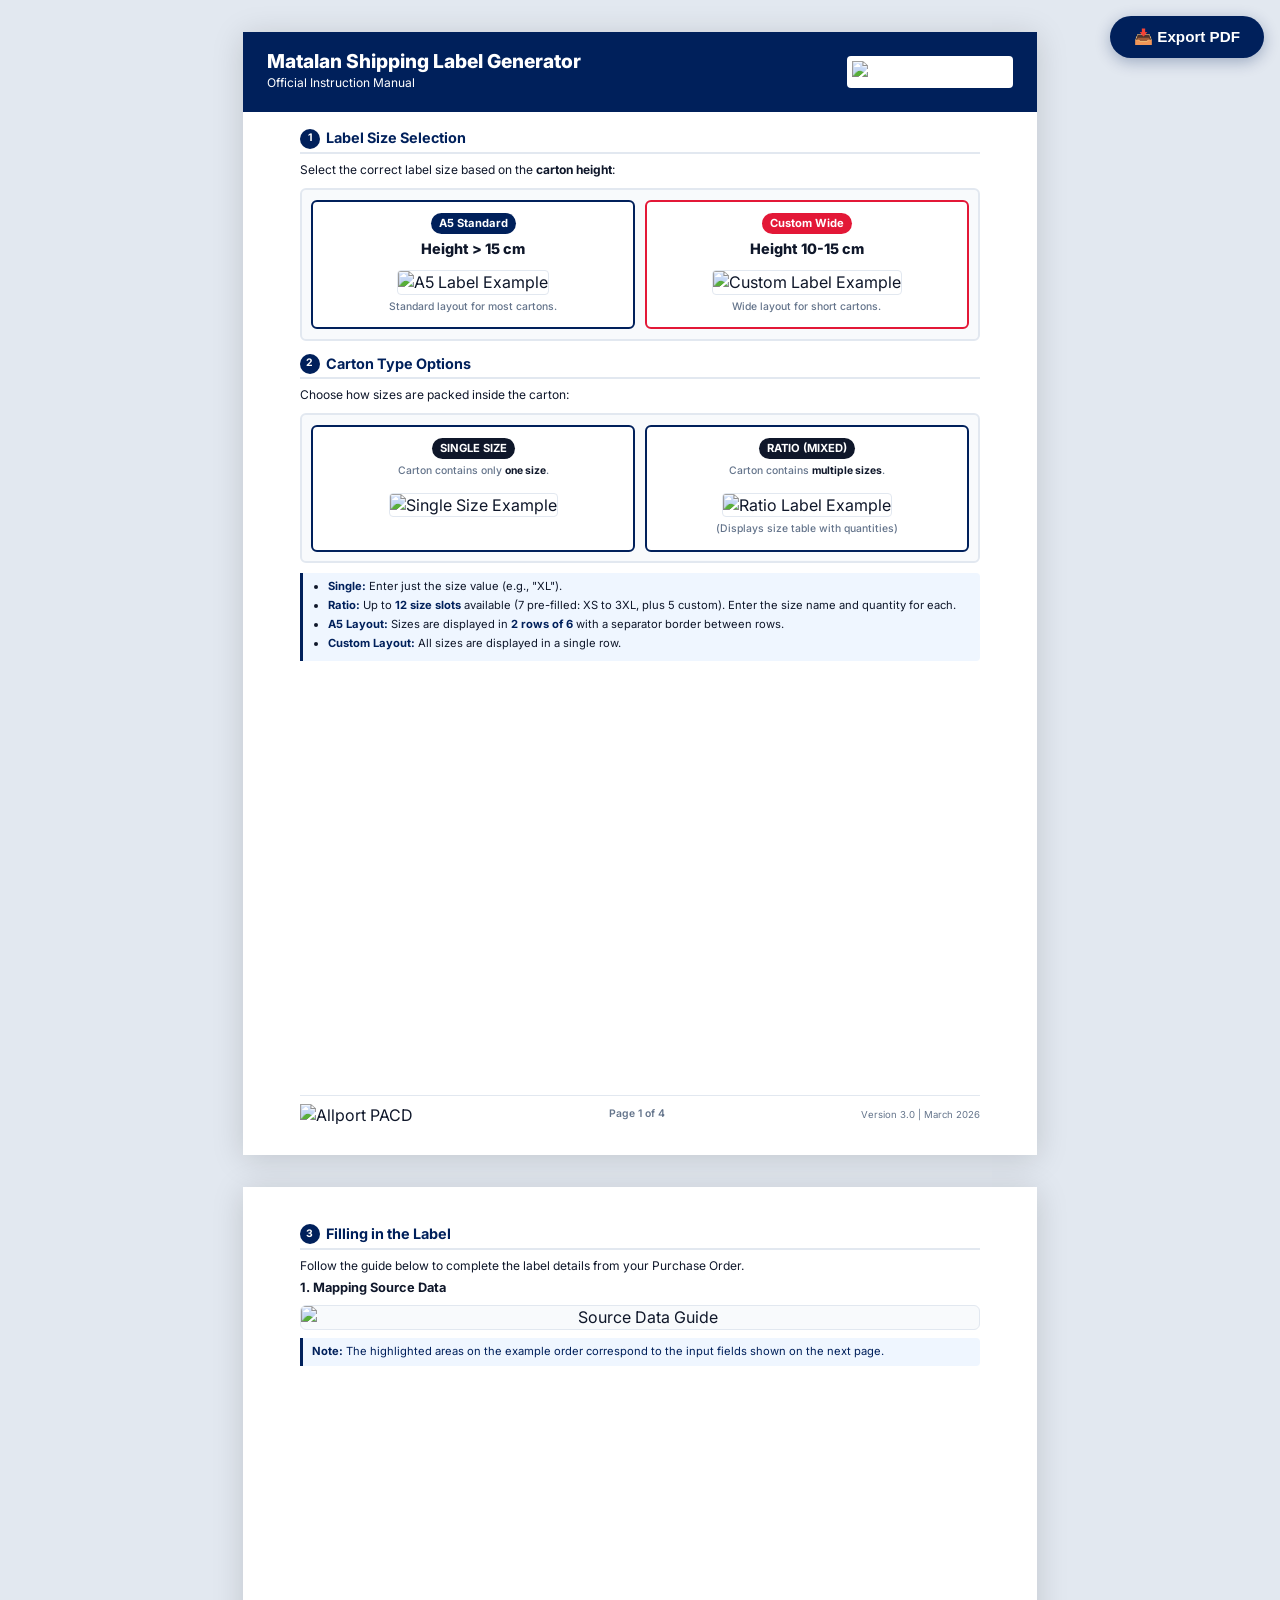
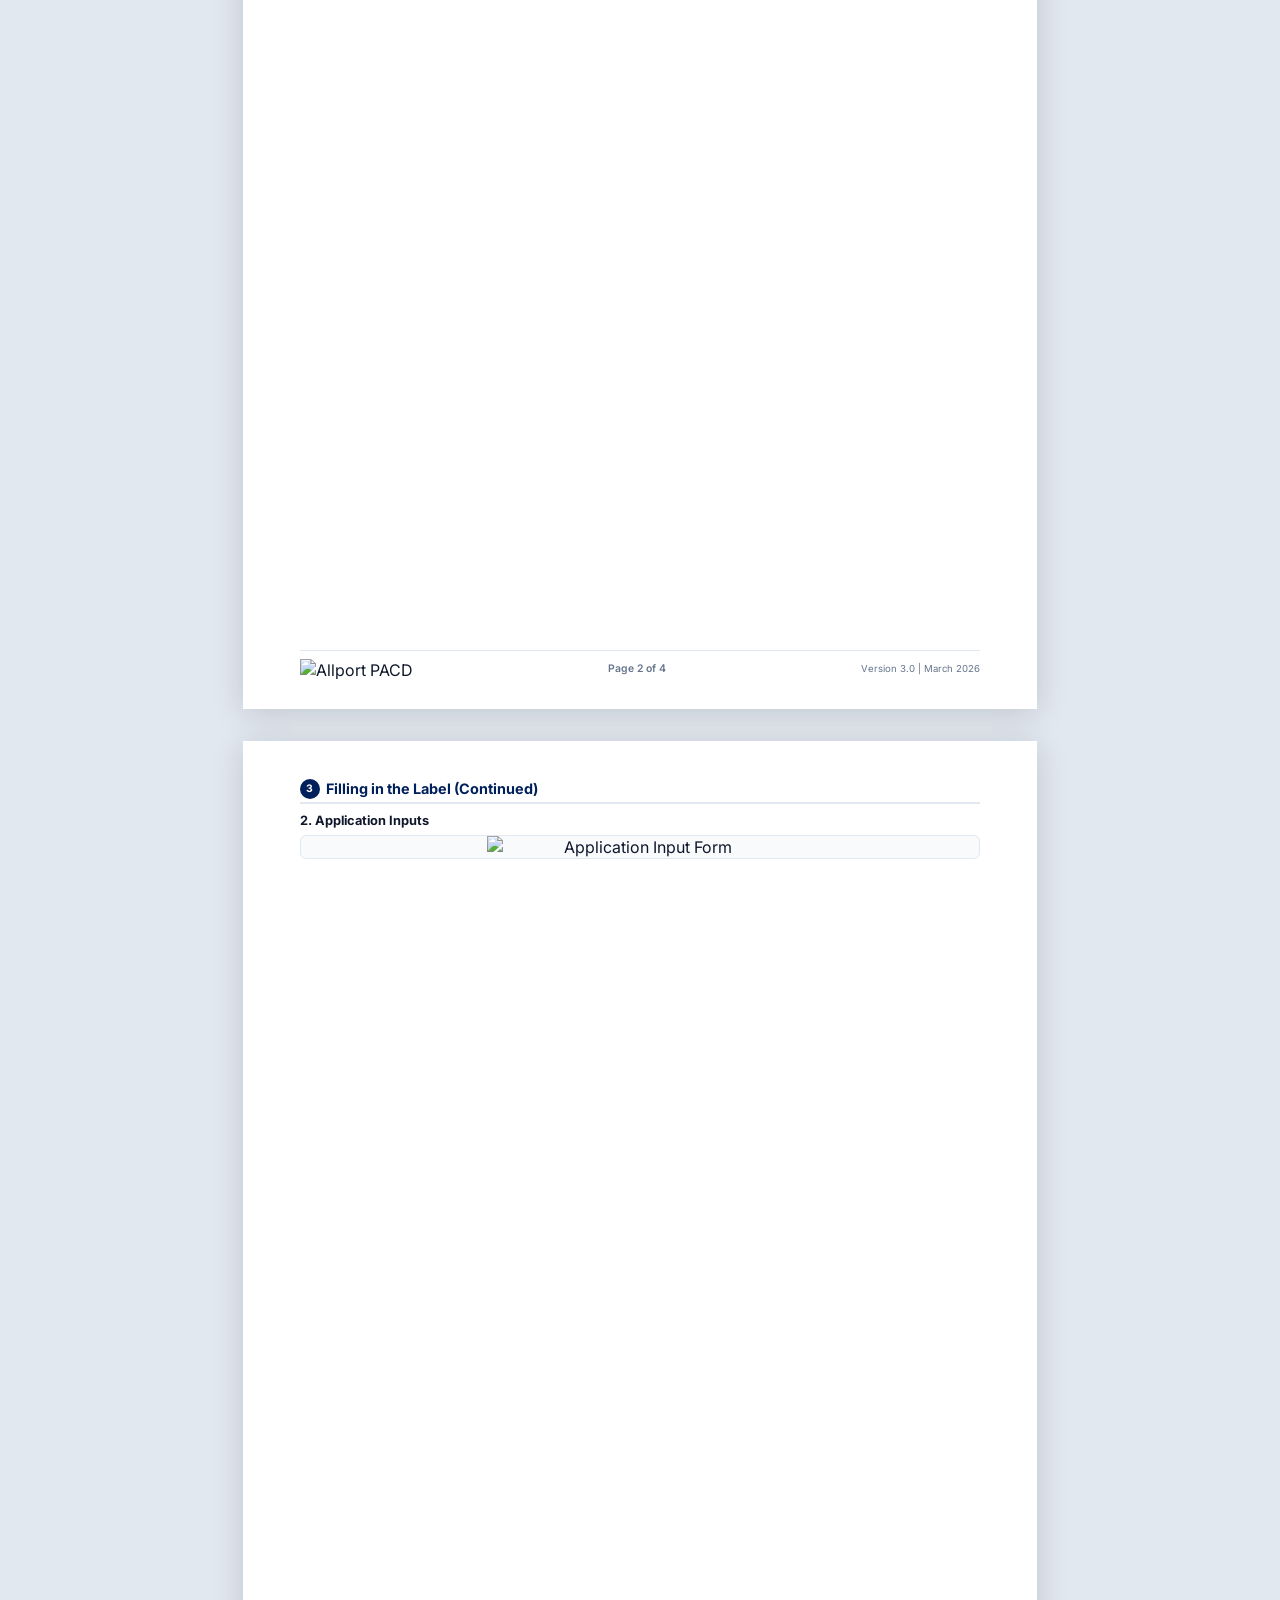
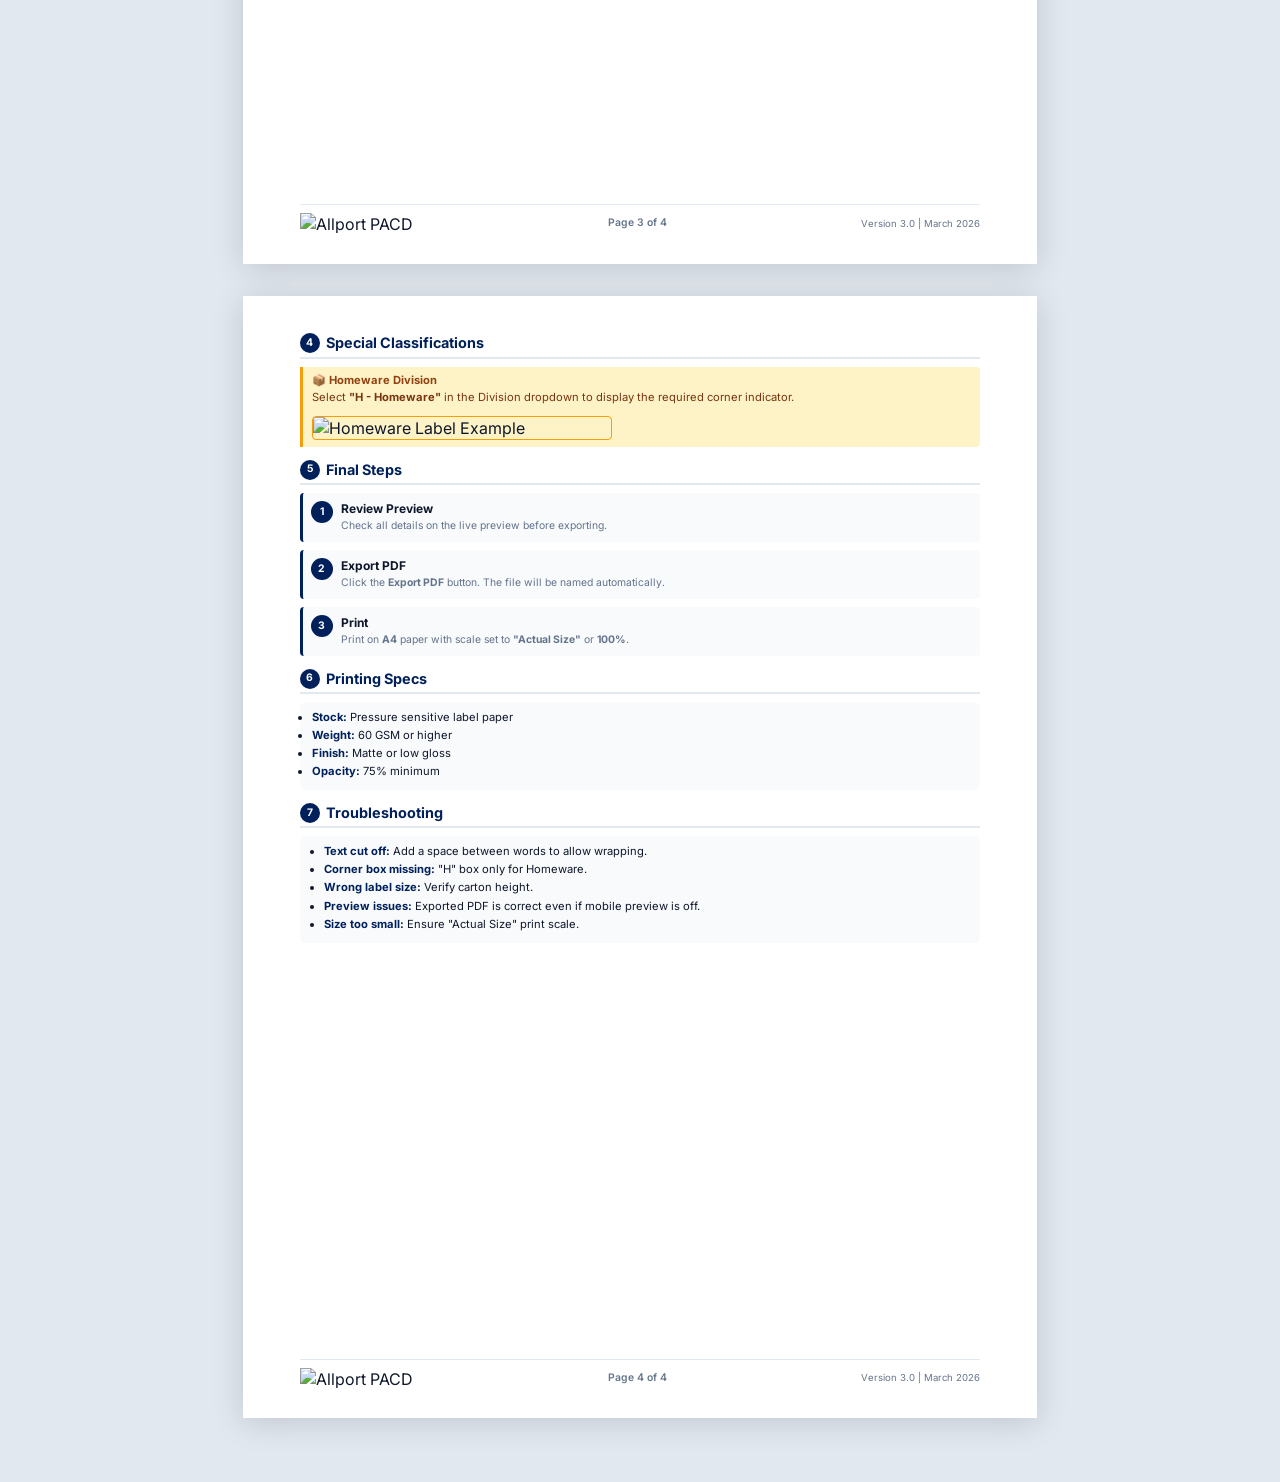
==== instruction-manual.html @ ddd49b28 "feat: Implement major UI overhaul with new input fields, enhanced label layouts, and auto-shrinking " ====
<!DOCTYPE html>
<html lang="en">

<head>
    <meta charset="UTF-8">
    <meta name="viewport" content="width=device-width, initial-scale=1.0">
    <title>Matalan Shipping Label Generator - Official Instruction Manual</title>
    <link href="https://fonts.googleapis.com/css2?family=Inter:wght@300;400;500;600;700;800&display=swap"
        rel="stylesheet">
    <script src="https://cdnjs.cloudflare.com/ajax/libs/html2canvas/1.4.1/html2canvas.min.js"></script>
    <script src="https://cdnjs.cloudflare.com/ajax/libs/jspdf/2.5.1/jspdf.umd.min.js"></script>
    <style>
        :root {
            --primary: #00205b;
            --secondary: #e31837;
            --bg-light: #f8fafc;
            --bg-white: #ffffff;
            --border: #e2e8f0;
            --text-main: #0f172a;
            --text-muted: #64748b;
        }

        * {
            box-sizing: border-box;
            margin: 0;
            padding: 0;
        }

        body {
            font-family: 'Inter', sans-serif;
            background-color: #e2e8f0;
            color: var(--text-main);
            line-height: 1.4;
            /* Reduced from 1.6 */
            padding: 2rem;
            -webkit-print-color-adjust: exact !important;
            print-color-adjust: exact !important;
        }

        /* Export Button */
        .export-btn-container {
            position: fixed;
            top: 1rem;
            right: 1rem;
            z-index: 1000;
        }

        .export-btn {
            background: var(--primary);
            color: white;
            border: none;
            padding: 0.75rem 1.5rem;
            border-radius: 99px;
            font-weight: 600;
            font-size: 0.95rem;
            cursor: pointer;
            display: flex;
            align-items: center;
            gap: 0.5rem;
            box-shadow: 0 4px 15px rgba(0, 32, 91, 0.3);
            transition: all 0.3s;
        }

        .export-btn:hover {
            background: #001540;
            transform: translateY(-2px);
        }

        .export-btn:disabled {
            opacity: 0.7;
            cursor: wait;
        }

        /* Print Styles */
        @media print {
            @page {
                size: A4;
                margin: 0;
            }

            body {
                background: white !important;
                padding: 0 !important;
                -webkit-print-color-adjust: exact !important;
                print-color-adjust: exact !important;
            }

            .export-btn-container {
                display: none !important;
            }

            .a4-page {
                box-shadow: none !important;
                margin: 0 !important;
                page-break-after: always;
                page-break-inside: avoid;
            }

            .a4-page:last-child {
                page-break-after: avoid;
            }

            .manual-header {
                background: var(--primary) !important;
                -webkit-print-color-adjust: exact !important;
                print-color-adjust: exact !important;
            }

            .section-number,
            .step-number,
            .size-option-label {
                -webkit-print-color-adjust: exact !important;
                print-color-adjust: exact !important;
            }
        }

        /* A4 Page Styling - 210mm x 297mm */
        .a4-page {
            width: 210mm;
            height: 297mm;
            background: white;
            margin: 0 auto 2rem auto;
            box-shadow: 0 4px 30px rgba(0, 0, 0, 0.15);
            padding: 10mm 15mm;
            /* Reduced padding */
            position: relative;
            overflow: hidden;
        }

        /* Header Section */
        .manual-header {
            background: var(--primary);
            color: white;
            padding: 1rem 1.5rem;
            /* Reduced padding */
            margin: -10mm -15mm 1rem -15mm;
            /* Adjusted margins */
            position: relative;
        }

        .header-content {
            display: flex;
            align-items: center;
            justify-content: space-between;
        }

        .header-text h1 {
            font-size: 1.2rem;
            /* Reduced font size */
            font-weight: 800;
            margin-bottom: 0;
        }

        .header-text p {
            font-size: 0.75rem;
            /* Reduced font size */
            color: #ffffff;
            opacity: 1;
        }

        .header-logo img {
            height: 32px;
            /* Reduced logo size */
        }

        /* Section Styling */
        .section {
            margin-bottom: 0.8rem;
            /* Reduced margin */
        }

        .section-number {
            display: inline-flex;
            align-items: center;
            justify-content: center;
            width: 20px;
            /* Reduced size */
            height: 20px;
            /* Reduced size */
            background: var(--primary);
            color: white;
            border-radius: 50%;
            font-weight: 700;
            font-size: 0.65rem;
            /* Reduced font size */
            margin-right: 0.4rem;
        }

        .section-title {
            display: flex;
            align-items: center;
            font-size: 0.9rem;
            /* Reduced font size */
            font-weight: 700;
            color: var(--primary);
            margin-bottom: 0.5rem;
            /* Reduced margin */
            padding-bottom: 0.2rem;
            border-bottom: 2px solid var(--border);
        }

        h3 {
            font-size: 0.8rem;
            /* Reduced font size */
            font-weight: 700;
            color: var(--text-main);
            margin-bottom: 0.3rem;
            margin-top: 0.5rem;
        }

        p {
            margin-bottom: 0.3rem;
            /* Reduced margin */
            color: var(--text-main);
            font-size: 0.75rem;
            /* Reduced font size */
        }

        ul {
            margin-left: 1.1rem;
            margin-bottom: 0.3rem;
        }

        li {
            margin-bottom: 0.2rem;
            font-size: 0.7rem;
            /* Reduced font size */
        }

        li strong {
            color: var(--primary);
        }

        .highlight {
            background: #fef3c7;
            padding: 0.1rem 0.3rem;
            border-radius: 3px;
            font-weight: 600;
            color: #92400e;
        }

        .info-box {
            background: #eff6ff;
            border-left: 3px solid var(--primary);
            padding: 0.4rem 0.6rem;
            /* Reduced padding */
            border-radius: 0 4px 4px 0;
            margin: 0.5rem 0;
            /* Reduced margin */
        }

        .info-box p {
            color: var(--primary);
            margin-bottom: 0;
            font-size: 0.7rem;
            /* Reduced font size */
        }

        .important-box {
            background: #fef3c7;
            border-left: 3px solid #f59e0b;
            padding: 0.4rem 0.6rem;
            /* Reduced padding */
            border-radius: 0 4px 4px 0;
            margin: 0.5rem 0;
            /* Reduced margin */
        }

        .important-box .box-title {
            font-weight: 700;
            color: #92400e;
            margin-bottom: 0.1rem;
            font-size: 0.7rem;
            /* Reduced font size */
        }

        .important-box p {
            color: #78350f;
            margin-bottom: 0;
            font-size: 0.7rem;
            /* Reduced font size */
        }

        .size-decision-box {
            background: var(--bg-light);
            border: 2px solid var(--border);
            border-radius: 6px;
            padding: 0.6rem;
            /* Reduced padding */
            margin: 0.6rem 0;
            /* Reduced margin */
        }

        .size-decision-title {
            font-size: 0.8rem;
            font-weight: 700;
            color: var(--primary);
            margin-bottom: 0.5rem;
            text-align: center;
        }

        .size-options {
            display: grid;
            grid-template-columns: 1fr 1fr;
            gap: 0.6rem;
            /* Reduced gap */
        }

        .size-option {
            background: white;
            border: 2px solid var(--border);
            border-radius: 6px;
            padding: 0.5rem;
            /* Reduced padding */
            text-align: center;
        }

        .size-option.custom {
            border-color: var(--secondary);
        }

        .size-option.a5 {
            border-color: var(--primary);
        }

        .size-option-label {
            display: inline-block;
            padding: 0.15rem 0.5rem;
            /* Reduced padding */
            border-radius: 99px;
            font-weight: 700;
            font-size: 0.7rem;
            /* Reduced font size */
            margin-bottom: 0.3rem;
        }

        .size-option.custom .size-option-label {
            background: var(--secondary);
            color: white;
        }

        .size-option.a5 .size-option-label {
            background: var(--primary);
            color: white;
        }

        .size-option-dimension {
            font-size: 0.9rem;
            /* Reduced font size */
            font-weight: 800;
            color: var(--text-main);
            margin-bottom: 0.1rem;
        }

        .size-option-condition {
            font-size: 0.65rem;
            /* Reduced font size */
            color: var(--text-muted);
            font-weight: 500;
        }

        .size-option-condition strong {
            color: var(--text-main);
        }

        .instructions-image-container {
            margin: 0.5rem 0;
            /* Reduced margin */
            border: 1px solid var(--border);
            border-radius: 6px;
            overflow: hidden;
            background: var(--bg-light);
        }

        .instructions-image {
            width: 100%;
            height: auto;
            display: block;
        }

        .step {
            display: flex;
            gap: 0.5rem;
            /* Reduced gap */
            margin-bottom: 0.5rem;
            /* Reduced margin */
            padding: 0.5rem;
            /* Reduced padding */
            background: var(--bg-light);
            border-radius: 4px;
            border-left: 3px solid var(--primary);
        }

        .step-number {
            flex-shrink: 0;
            width: 22px;
            /* Reduced size */
            height: 22px;
            /* Reduced size */
            background: var(--primary);
            color: white;
            border-radius: 50%;
            display: flex;
            align-items: center;
            justify-content: center;
            font-weight: 700;
            font-size: 0.65rem;
            /* Reduced font size */
        }

        .step-content h4 {
            font-weight: 700;
            color: var(--text-main);
            margin-bottom: 0.1rem;
            font-size: 0.75rem;
            /* Reduced font size */
        }

        .step-content p {
            color: var(--text-muted);
            margin-bottom: 0;
            font-size: 0.65rem;
            /* Reduced font size */
        }

        .specs-list {
            background: var(--bg-light);
            border-radius: 6px;
            padding: 0.5rem 0.75rem;
            /* Reduced padding */
            margin: 0.4rem 0;
            /* Reduced margin */
        }

        .specs-list li {
            margin-bottom: 0.15rem;
            /* Reduced margin */
            font-size: 0.7rem;
            /* Reduced font size */
        }

        .page-footer {
            position: absolute;
            bottom: 8mm;
            /* Reduced bottom position */
            left: 15mm;
            /* Adjusted left position */
            right: 15mm;
            /* Adjusted right position */
            padding-top: 0.5rem;
            border-top: 1px solid var(--border);
            display: flex;
            align-items: center;
            justify-content: space-between;
        }

        .footer-logo {
            height: 20px;
            /* Reduced logo size */
        }

        .footer-text {
            color: var(--text-muted);
            font-size: 0.6rem;
            /* Reduced font size */
            text-align: right;
        }

        .page-number {
            color: var(--text-muted);
            font-size: 0.65rem;
            /* Reduced font size */
            font-weight: 600;
        }
    </style>
</head>

<body>
    <!-- Export Button -->
    <div class="export-btn-container" id="exportBtnContainer">
        <button class="export-btn" id="exportBtn" onclick="exportPDF()">
            📥 Export PDF
        </button>
    </div>

    <!-- PAGE 1 -->
    <div class="a4-page" id="page1">
        <header class="manual-header">
            <div class="header-content">
                <div class="header-text">
                    <h1>Matalan Shipping Label Generator</h1>
                    <p>Official Instruction Manual</p>
                </div>
                <div class="header-logo">
                    <img src="assets/allport-pacd-logo.png" alt="Allport PACD Logo"
                        style="background: white; padding: 5px; border-radius: 4px; height: 60px;">
                </div>
            </div>
        </header>

        <section class="section">
            <h2 class="section-title">
                <span class="section-number">1</span>
                Label Size Selection
            </h2>
            <p>Select the correct label size based on the <strong>carton height</strong>:</p>

            <div class="size-decision-box">
                <div class="size-options">
                    <div class="size-option a5">
                        <span class="size-option-label">A5 Standard</span>
                        <div class="size-option-dimension">Height &gt; 15 cm</div>
                        <img src="assets/A5.png" alt="A5 Label Example"
                            style="width: 100%; border: 1px solid #e2e8f0; margin-top: 10px; border-radius: 4px;">
                        <p class="size-option-condition" style="margin-top: 5px;">Standard layout for most cartons.</p>
                    </div>
                    <div class="size-option custom">
                        <span class="size-option-label">Custom Wide</span>
                        <div class="size-option-dimension">Height 10-15 cm</div>
                        <img src="assets/CUSTOM.png" alt="Custom Label Example"
                            style="width: 100%; border: 1px solid #e2e8f0; margin-top: 10px; border-radius: 4px;">
                        <p class="size-option-condition" style="margin-top: 5px;">Wide layout for short cartons.</p>
                    </div>
                </div>
            </div>
        </section>

        <section class="section">
            <h2 class="section-title">
                <span class="section-number">2</span>
                Carton Type Options
            </h2>
            <p>Choose how sizes are packed inside the carton:</p>

            <div class="size-decision-box">
                <div class="size-options">
                    <div class="size-option" style="border-color: var(--primary);">
                        <span class="size-option-label" style="background: var(--text-main); color: white;">SINGLE
                            SIZE</span>
                        <p class="size-option-condition">Carton contains only <strong>one size</strong>.</p>
                        <img src="assets/SINGLE.png" alt="Single Size Example"
                            style="width: 100%; border: 1px solid #e2e8f0; margin-top: 10px; border-radius: 4px;">
                    </div>
                    <div class="size-option" style="border-color: var(--primary);">
                        <span class="size-option-label" style="background: var(--text-main); color: white;">RATIO
                            (MIXED)</span>
                        <p class="size-option-condition">Carton contains <strong>multiple sizes</strong>.</p>
                        <!-- Using A5.png for Ratio as requested -->
                        <img src="assets/A5.png" alt="Ratio Label Example"
                            style="width: 100%; border: 1px solid #e2e8f0; margin-top: 10px; border-radius: 4px;">
                        <p class="size-option-condition" style="margin-top: 5px; font-size: 0.65rem;">(Displays size
                            table with quantities)</p>
                    </div>
                </div>
            </div>
            <div class="info-box">
                <ul style="margin: 0; padding-left: 1rem;">
                    <li><strong>Single:</strong> Enter just the size value (e.g., "XL").</li>
                    <li><strong>Ratio:</strong> Up to <strong>12 size slots</strong> available (7 pre-filled: XS to 3XL,
                        plus 5 custom). Enter the size name and quantity for each.</li>
                    <li><strong>A5 Layout:</strong> Sizes are displayed in <strong>2 rows of 6</strong> with a separator
                        border between rows.</li>
                    <li><strong>Custom Layout:</strong> All sizes are displayed in a single row.</li>
                </ul>
            </div>
        </section>

        <div class="page-footer">
            <img src="assets/allport-pacd-logo.png" alt="Allport PACD" class="footer-logo">
            <span class="page-number">Page 1 of 4</span>
            <div class="footer-text">Version 3.0 | March 2026</div>
        </div>
    </div>

    <!-- PAGE 2 -->
    <div class="a4-page" id="page2">
        <!-- Section 3: Filling in the Label (Moved to Page 2) -->
        <section class="section">
            <h2 class="section-title">
                <span class="section-number">3</span>
                Filling in the Label
            </h2>
            <p>Follow the guide below to complete the label details from your Purchase Order.</p>

            <!-- Instructions Image -->
            <h3 style="margin-top:0;">1. Mapping Source Data</h3>
            <div class="instructions-image-container" style="text-align: center;">
                <img src="assets/instructions.png" alt="Source Data Guide" class="instructions-image"
                    style="width: 100%; display: inline-block;">
            </div>

            <div class="info-box">
                <p><strong>Note:</strong> The highlighted areas on the example order correspond to the input
                    fields
                    shown on the next page.</p>
            </div>
        </section>

        <div class="page-footer">
            <img src="assets/allport-pacd-logo.png" alt="Allport PACD" class="footer-logo">
            <span class="page-number">Page 2 of 4</span>
            <div class="footer-text">Version 3.0 | March 2026</div>
        </div>
    </div>

    <!-- PAGE 3 -->
    <div class="a4-page" id="page3">
        <section class="section">
            <h2 class="section-title">
                <span class="section-number">3</span>
                Filling in the Label (Continued)
            </h2>

            <!-- Inputs Image & Analysis -->
            <h3>2. Application Inputs</h3>
            <div class="instructions-image-container" style="text-align: center; margin: 0.1rem 0;">
                <img src="assets/INPUTS.png" alt="Application Input Form" class="instructions-image"
                    style="width: 45%; display: inline-block;">
            </div>


        </section>



        <div class="page-footer">
            <img src="assets/allport-pacd-logo.png" alt="Allport PACD" class="footer-logo">
            <span class="page-number">Page 3 of 4</span>
            <div class="footer-text">Version 3.0 | March 2026</div>
        </div>
    </div>



    <!-- PAGE 4 -->
    <div class="a4-page" id="page4">
        <!-- Section 4: Special Classifications -->
        <section class="section">
            <h2 class="section-title">
                <span class="section-number">4</span>
                Special Classifications
            </h2>
            <div class="important-box">
                <div class="box-title">📦 Homeware Division</div>
                <p>Select <strong>"H - Homeware"</strong> in the Division dropdown to display the required corner
                    indicator.</p>
                <img src="assets/HOMEWARE.png" alt="Homeware Label Example"
                    style="width: 100%; max-width: 300px; border: 1px solid #f59e0b; margin-top: 10px; border-radius: 4px; display: block;">
            </div>
        </section>

        <!-- Section 5: Final Steps -->
        <section class="section">
            <h2 class="section-title">
                <span class="section-number">5</span>
                Final Steps
            </h2>
            <div class="step">
                <div class="step-number">1</div>
                <div class="step-content">
                    <h4>Review Preview</h4>
                    <p>Check all details on the live preview before exporting.</p>
                </div>
            </div>
            <div class="step">
                <div class="step-number">2</div>
                <div class="step-content">
                    <h4>Export PDF</h4>
                    <p>Click the <strong>Export PDF</strong> button. The file will be named automatically.</p>
                </div>
            </div>
            <div class="step">
                <div class="step-number">3</div>
                <div class="step-content">
                    <h4>Print</h4>
                    <p>Print on <strong>A4</strong> paper with scale set to <strong>"Actual Size"</strong> or
                        <strong>100%</strong>.
                    </p>
                </div>
            </div>
        </section>

        <!-- Section 6: Printing Specs -->
        <section class="section">
            <h2 class="section-title">
                <span class="section-number">6</span>
                Printing Specs
            </h2>
            <ul class="specs-list">
                <li><strong>Stock:</strong> Pressure sensitive label paper</li>
                <li><strong>Weight:</strong> 60 GSM or higher</li>
                <li><strong>Finish:</strong> Matte or low gloss</li>
                <li><strong>Opacity:</strong> 75% minimum</li>
            </ul>
        </section>

        <!-- Section 7: Troubleshooting -->
        <section class="section">
            <h2 class="section-title">
                <span class="section-number">7</span>
                Troubleshooting
            </h2>
            <ul class="specs-list" style="list-style-type: disc; padding-left: 1.5rem;">
                <li><strong>Text cut off:</strong> Add a space between words to allow wrapping.</li>
                <li><strong>Corner box missing:</strong> "H" box only for Homeware.</li>
                <li><strong>Wrong label size:</strong> Verify carton height.</li>
                <li><strong>Preview issues:</strong> Exported PDF is correct even if mobile preview is off.</li>
                <li><strong>Size too small:</strong> Ensure "Actual Size" print scale.</li>
            </ul>
        </section>

        <div class="page-footer">
            <img src="assets/allport-pacd-logo.png" alt="Allport PACD" class="footer-logo">
            <span class="page-number">Page 4 of 4</span>
            <div class="footer-text">Version 3.0 | March 2026</div>
        </div>
    </div>

    <script>
        async function exportPDF() {
            const btn = document.getElementById('exportBtn');
            const btnContainer = document.getElementById('exportBtnContainer');

            btn.textContent = '⏳ Generating...';
            btn.disabled = true;
            btnContainer.style.display = 'none';

            try {
                const { jsPDF } = window.jspdf;
                const pdf = new jsPDF('p', 'mm', 'a4');

                // Page 1
                const page1 = document.getElementById('page1');
                const canvas1 = await html2canvas(page1, {
                    scale: 2,
                    useCORS: true,
                    allowTaint: true,
                    backgroundColor: '#ffffff',
                    width: page1.offsetWidth,
                    height: page1.offsetHeight
                });
                pdf.addImage(canvas1.toDataURL('image/jpeg', 0.95), 'JPEG', 0, 0, 210, 297);

                // Page 2
                pdf.addPage();
                const page2 = document.getElementById('page2');
                const canvas2 = await html2canvas(page2, {
                    scale: 2,
                    useCORS: true,
                    allowTaint: true,
                    backgroundColor: '#ffffff',
                    width: page2.offsetWidth,
                    height: page2.offsetHeight
                });
                pdf.addImage(canvas2.toDataURL('image/jpeg', 0.95), 'JPEG', 0, 0, 210, 297);

                // Page 3
                pdf.addPage();
                const page3 = document.getElementById('page3');
                const canvas3 = await html2canvas(page3, {
                    scale: 2,
                    useCORS: true,
                    allowTaint: true,
                    backgroundColor: '#ffffff',
                    width: page3.offsetWidth,
                    height: page3.offsetHeight
                });
                pdf.addImage(canvas3.toDataURL('image/jpeg', 0.95), 'JPEG', 0, 0, 210, 297);

                // Page 4
                pdf.addPage();
                const page4 = document.getElementById('page4');
                const canvas4 = await html2canvas(page4, {
                    scale: 2,
                    useCORS: true,
                    allowTaint: true,
                    backgroundColor: '#ffffff',
                    width: page4.offsetWidth,
                    height: page4.offsetHeight
                });
                pdf.addImage(canvas4.toDataURL('image/jpeg', 0.95), 'JPEG', 0, 0, 210, 297);

                pdf.save('instruction.pdf');

            } catch (err) {
                console.error('Error:', err);
                alert('Error generating PDF: ' + err.message + '\n\nPlease try Ctrl+P instead and select "Save as PDF".');
            }

            btnContainer.style.display = 'block';
            btn.textContent = '📥 Export PDF';
            btn.disabled = false;
        }
    </script>
</body>

</html>
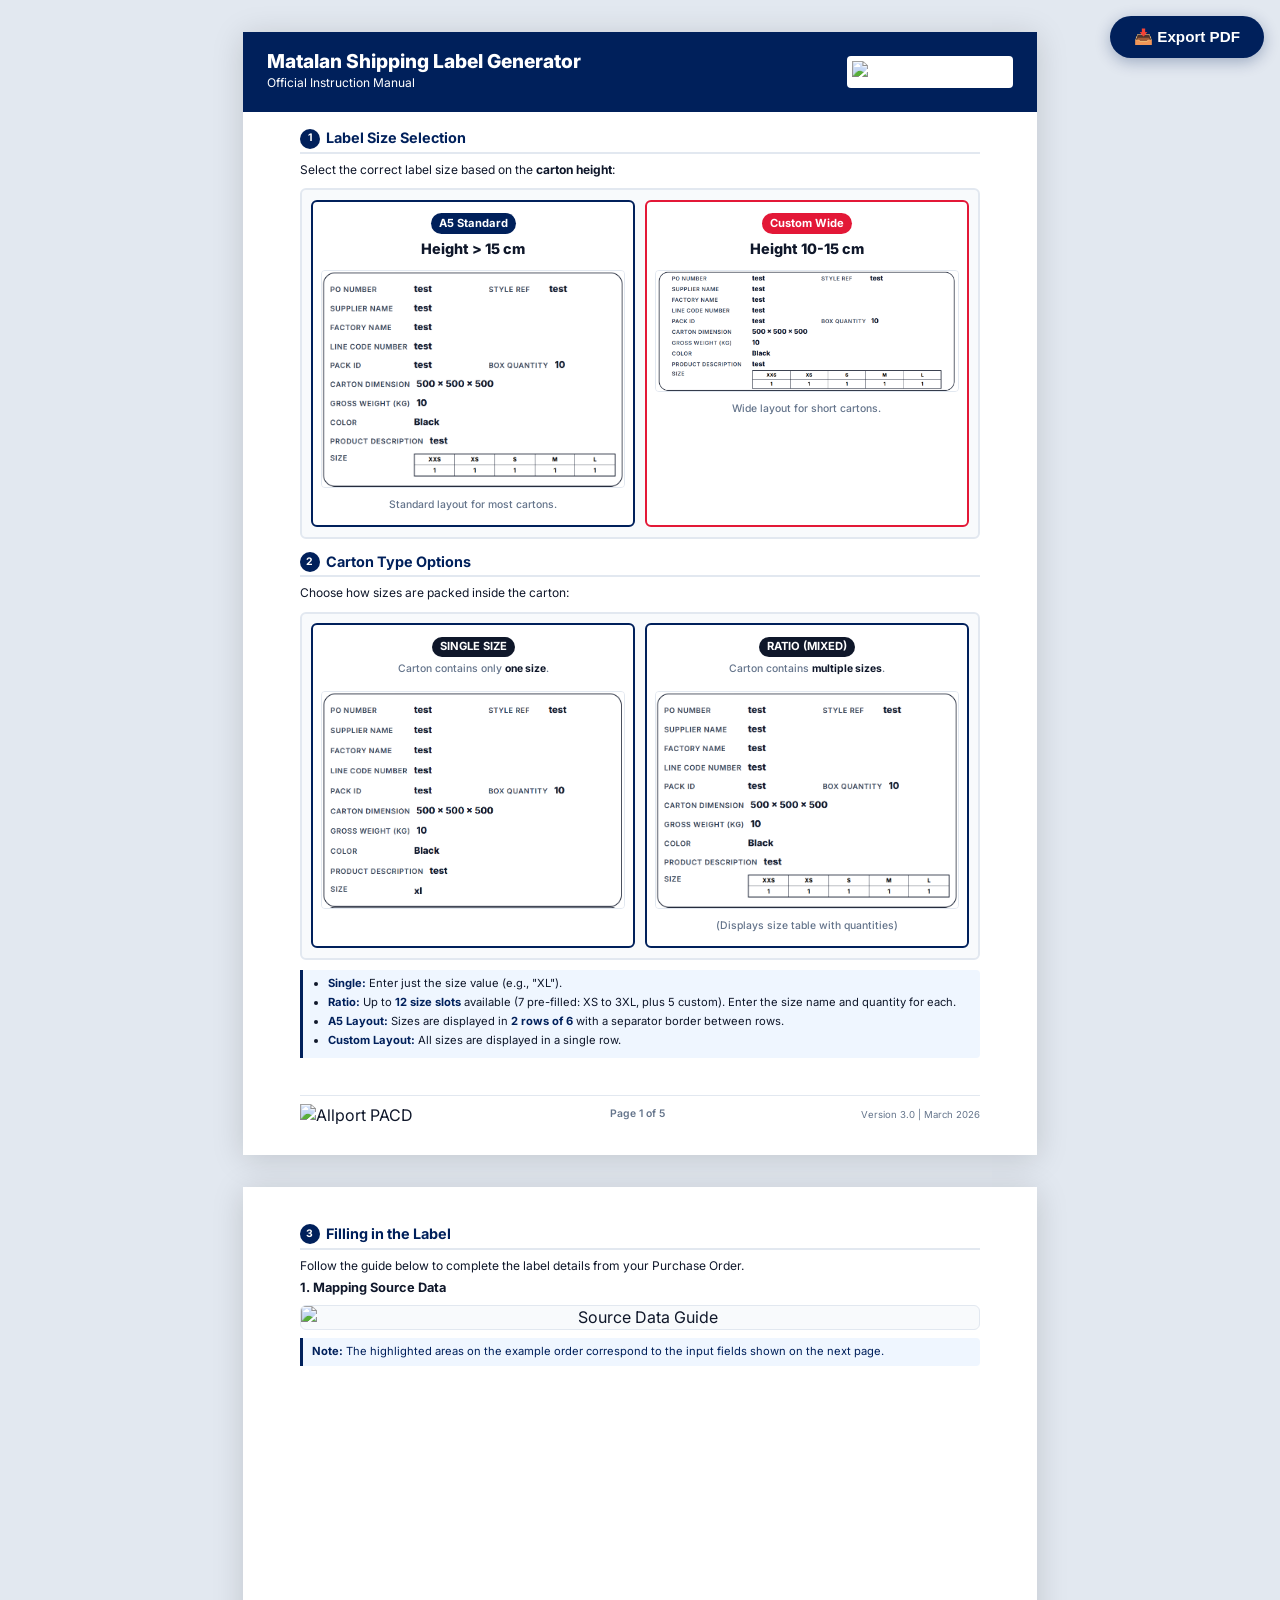
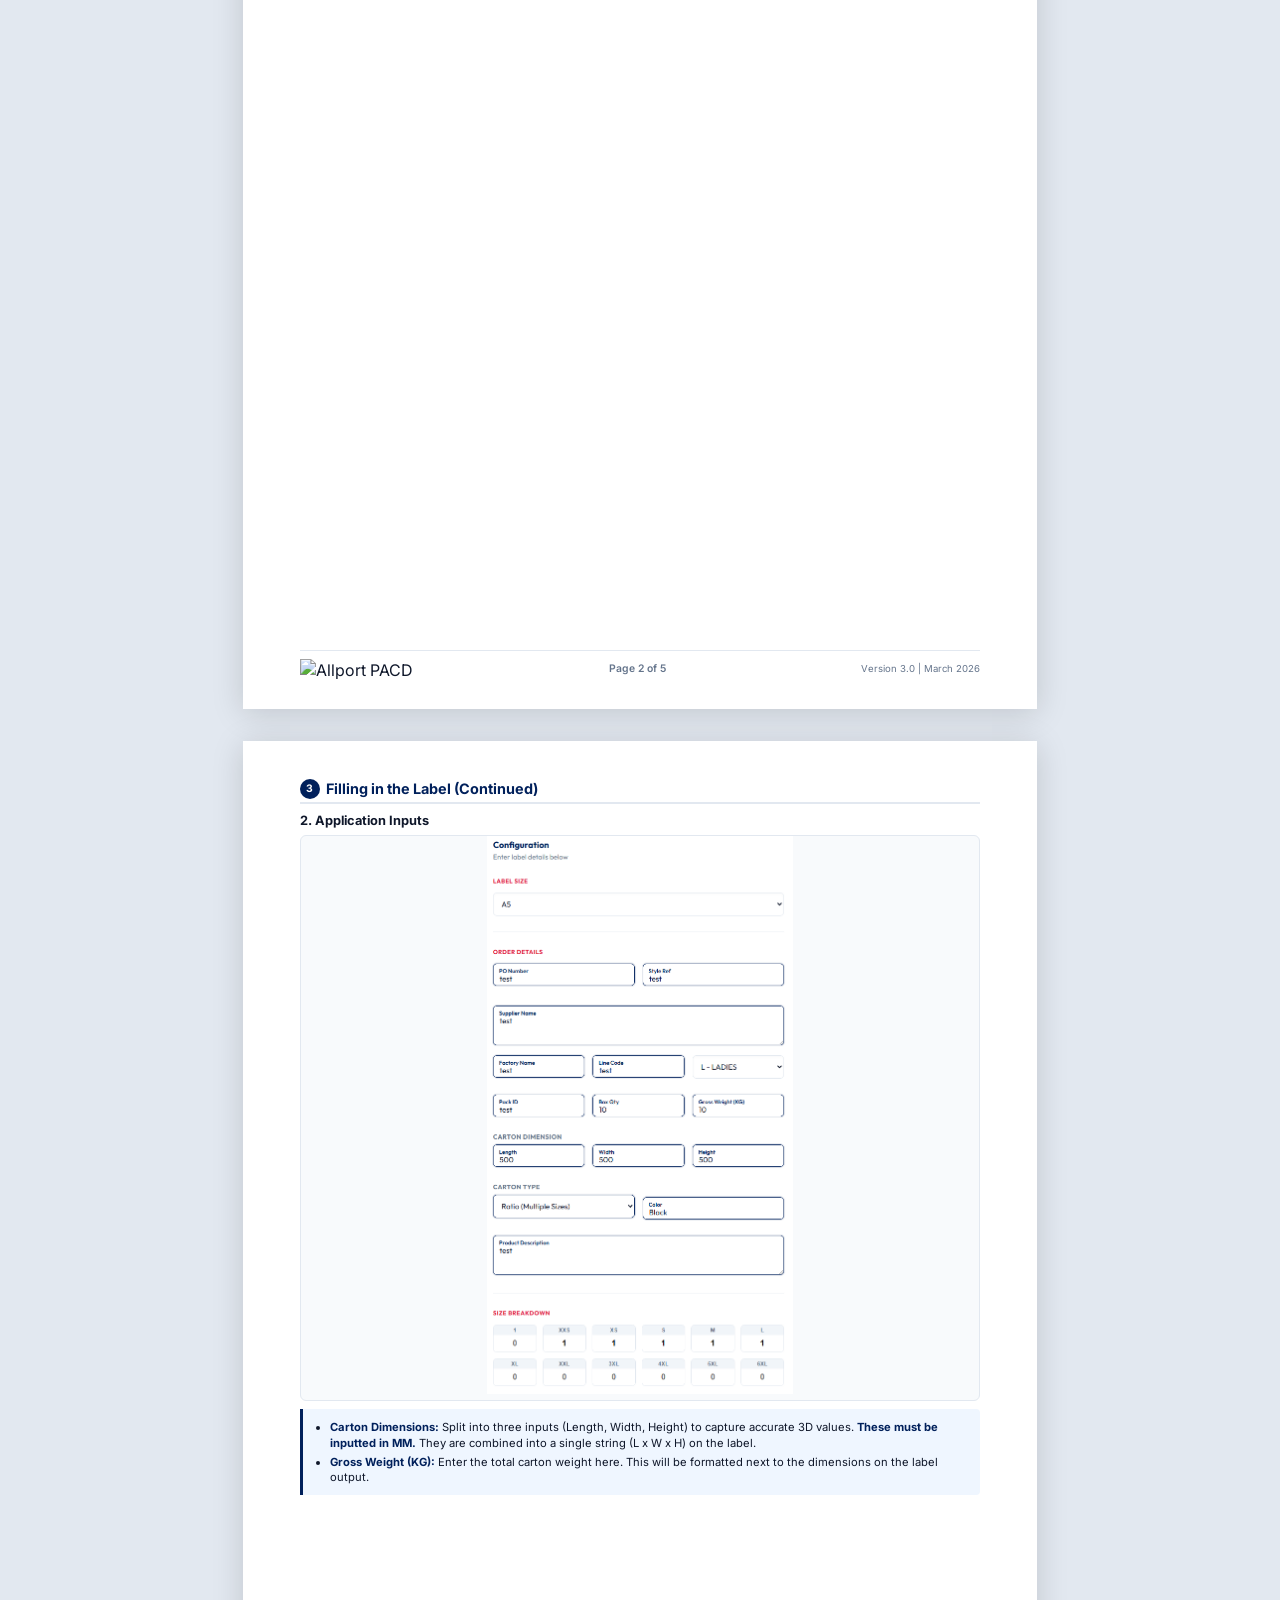
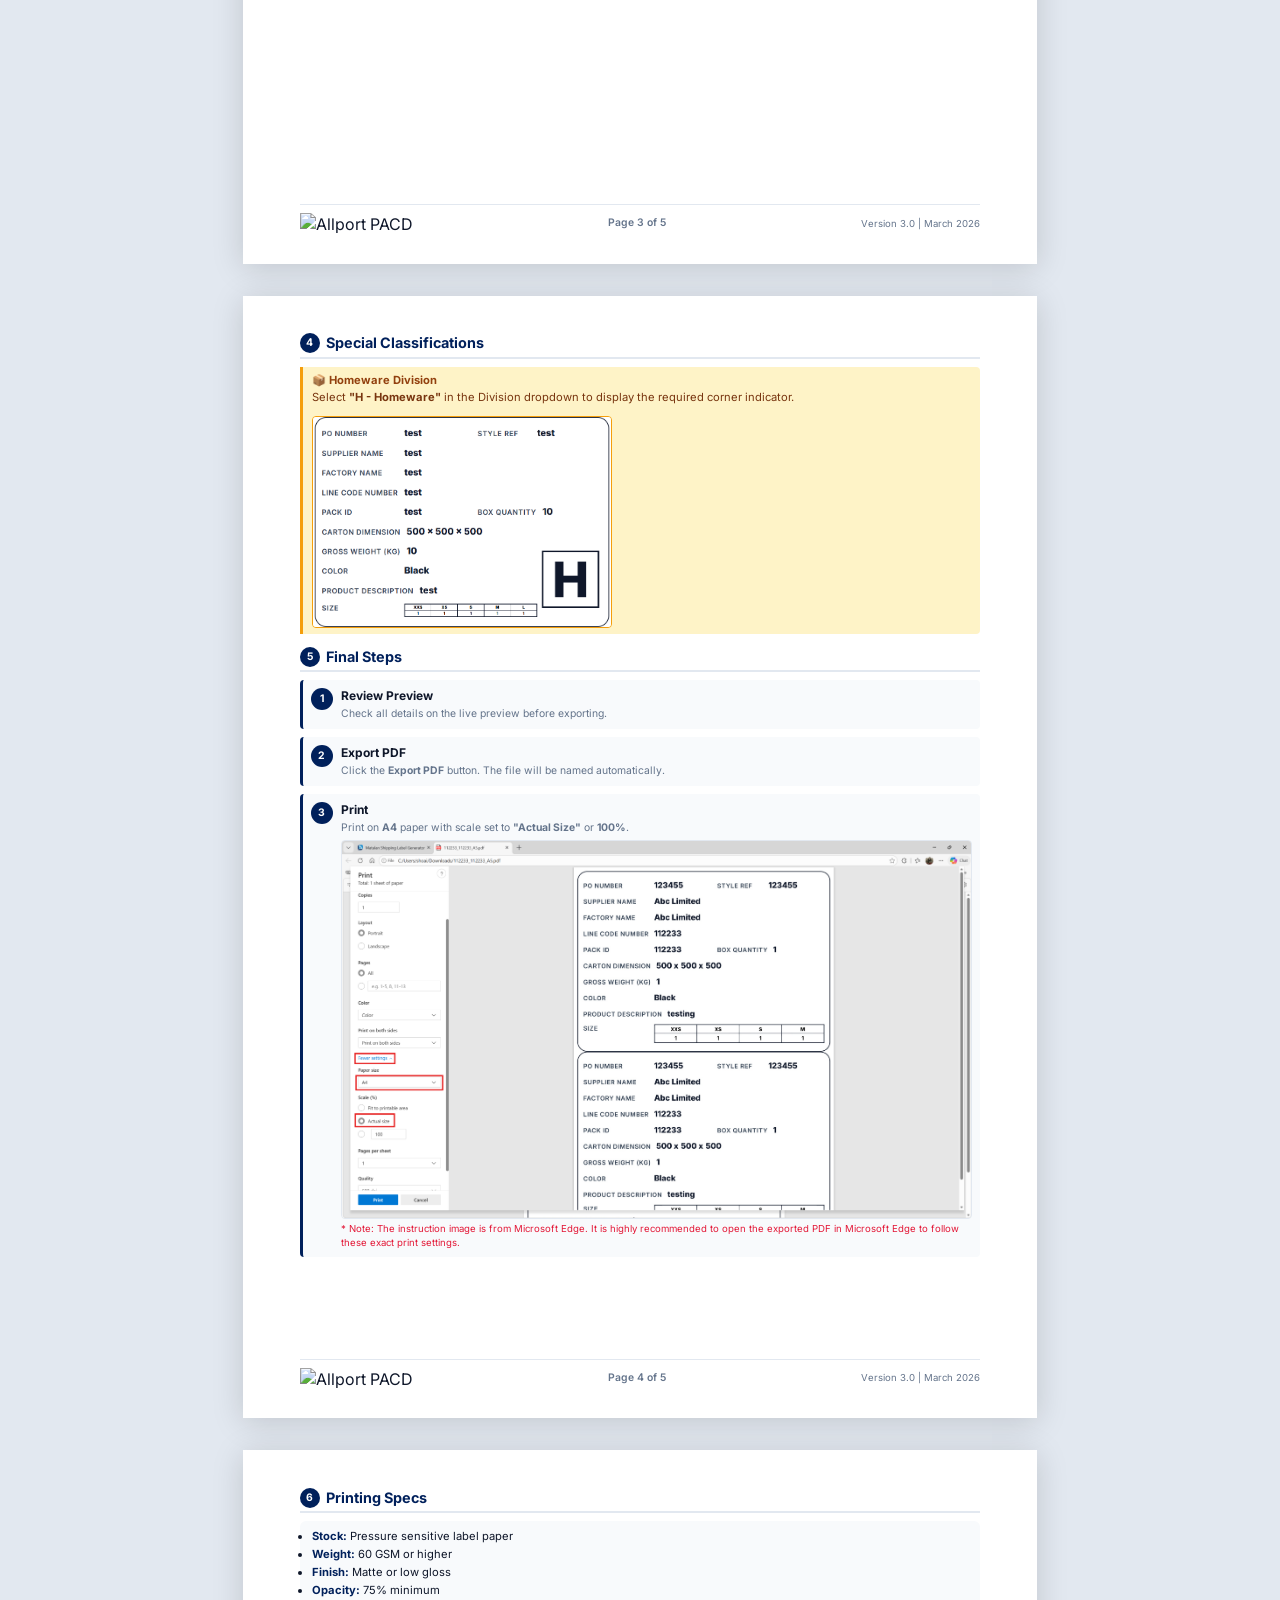
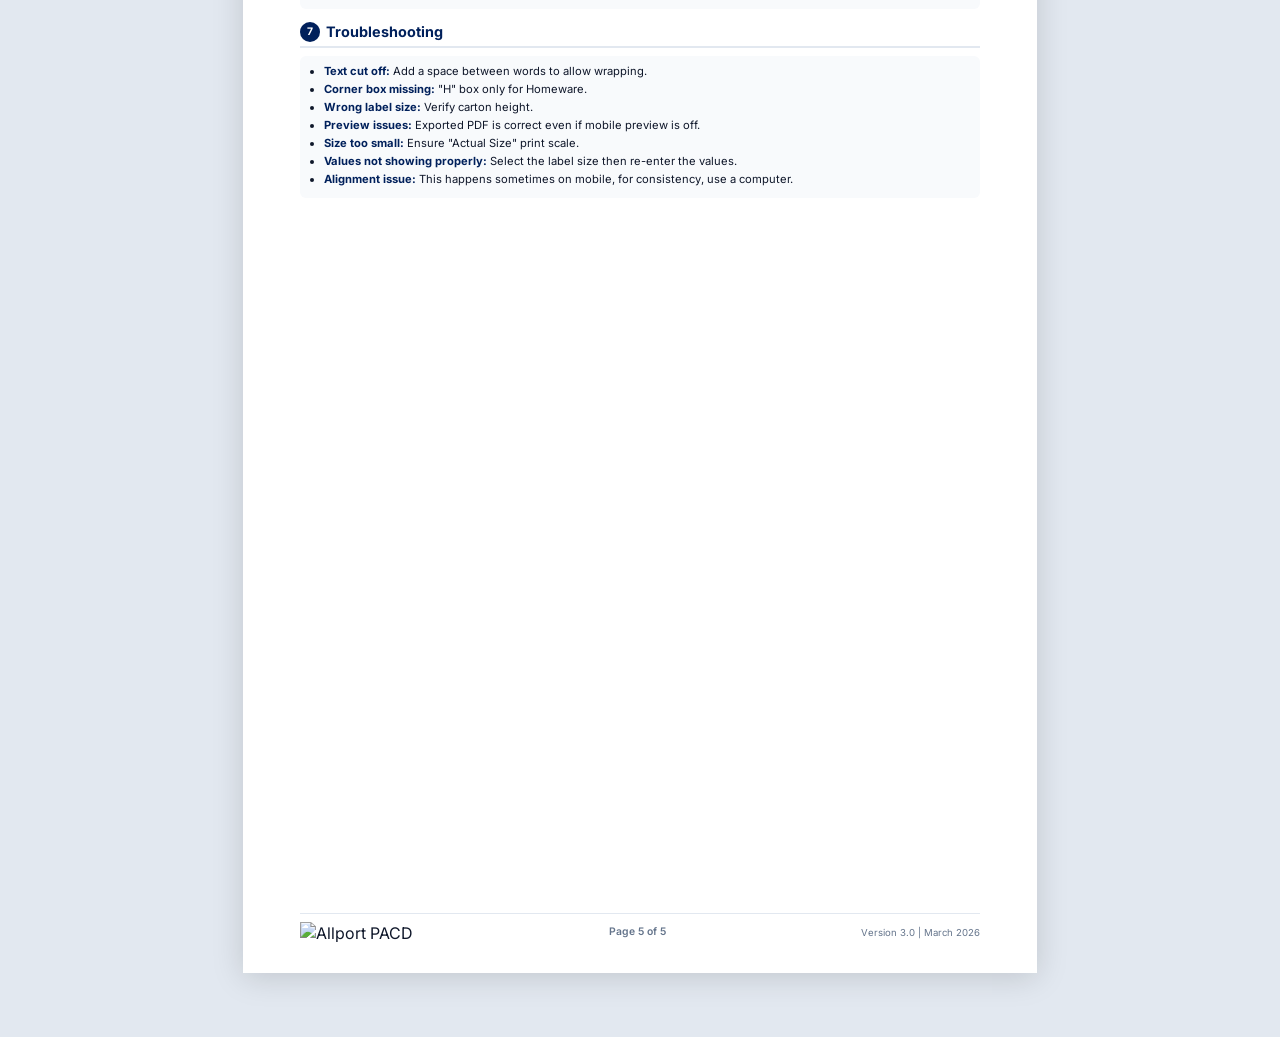
==== commit 2fff6062: "feat: Refactor input form layout, add gross weight field, and update instruction manual with detaile" ====
--- a/instruction-manual.html
+++ b/instruction-manual.html
@@ -5,6 +5,7 @@
     <meta charset="UTF-8">
     <meta name="viewport" content="width=device-width, initial-scale=1.0">
     <title>Matalan Shipping Label Generator - Official Instruction Manual</title>
+    <link rel="icon" href="assets/favicon.png" type="image/png">
     <link href="https://fonts.googleapis.com/css2?family=Inter:wght@300;400;500;600;700;800&display=swap"
         rel="stylesheet">
     <script src="https://cdnjs.cloudflare.com/ajax/libs/html2canvas/1.4.1/html2canvas.min.js"></script>
@@ -567,7 +568,7 @@
 
         <div class="page-footer">
             <img src="assets/allport-pacd-logo.png" alt="Allport PACD" class="footer-logo">
-            <span class="page-number">Page 1 of 4</span>
+            <span class="page-number">Page 1 of 5</span>
             <div class="footer-text">Version 3.0 | March 2026</div>
         </div>
     </div>
@@ -598,7 +599,7 @@
 
         <div class="page-footer">
             <img src="assets/allport-pacd-logo.png" alt="Allport PACD" class="footer-logo">
-            <span class="page-number">Page 2 of 4</span>
+            <span class="page-number">Page 2 of 5</span>
             <div class="footer-text">Version 3.0 | March 2026</div>
         </div>
     </div>
@@ -618,14 +619,19 @@
                     style="width: 45%; display: inline-block;">
             </div>
 
-
+            <div class="info-box">
+                <ul style="margin-top: 5px; margin-bottom: 0;">
+                    <li><strong>Carton Dimensions:</strong> Split into three inputs (Length, Width, Height) to capture accurate 3D values. <strong>These must be inputted in MM.</strong> They are combined into a single string (L x W x H) on the label.</li>
+                    <li><strong>Gross Weight (KG):</strong> Enter the total carton weight here. This will be formatted next to the dimensions on the label output.</li>
+                </ul>
+            </div>
         </section>
 
 
 
         <div class="page-footer">
             <img src="assets/allport-pacd-logo.png" alt="Allport PACD" class="footer-logo">
-            <span class="page-number">Page 3 of 4</span>
+            <span class="page-number">Page 3 of 5</span>
             <div class="footer-text">Version 3.0 | March 2026</div>
         </div>
     </div>
@@ -673,13 +679,24 @@
                 <div class="step-number">3</div>
                 <div class="step-content">
                     <h4>Print</h4>
-                    <p>Print on <strong>A4</strong> paper with scale set to <strong>"Actual Size"</strong> or
-                        <strong>100%</strong>.
-                    </p>
+                    <p>Print on <strong>A4</strong> paper with scale set to <strong>"Actual Size"</strong> or <strong>100%</strong>.</p>
+                    <div style="margin-top: 5px;">
+                        <img src="assets/Print.png" alt="Print Settings Guide" style="width: 100%; border: 1px solid #e2e8f0; border-radius: 4px; display: block;">
+                        <p style="font-size: 0.6rem; margin-top: 3px; color: var(--secondary);">* Note: The instruction image is from Microsoft Edge. It is highly recommended to open the exported PDF in Microsoft Edge to follow these exact print settings.</p>
+                    </div>
                 </div>
             </div>
         </section>
 
+        <div class="page-footer">
+            <img src="assets/allport-pacd-logo.png" alt="Allport PACD" class="footer-logo">
+            <span class="page-number">Page 4 of 5</span>
+            <div class="footer-text">Version 3.0 | March 2026</div>
+        </div>
+    </div>
+
+    <!-- PAGE 5 -->
+    <div class="a4-page" id="page5">
         <!-- Section 6: Printing Specs -->
         <section class="section">
             <h2 class="section-title">
@@ -706,12 +723,14 @@
                 <li><strong>Wrong label size:</strong> Verify carton height.</li>
                 <li><strong>Preview issues:</strong> Exported PDF is correct even if mobile preview is off.</li>
                 <li><strong>Size too small:</strong> Ensure "Actual Size" print scale.</li>
+                <li><strong>Values not showing properly:</strong> Select the label size then re-enter the values.</li>
+                <li><strong>Alignment issue:</strong> This happens sometimes on mobile, for consistency, use a computer.</li>
             </ul>
         </section>
 
         <div class="page-footer">
             <img src="assets/allport-pacd-logo.png" alt="Allport PACD" class="footer-logo">
-            <span class="page-number">Page 4 of 4</span>
+            <span class="page-number">Page 5 of 5</span>
             <div class="footer-text">Version 3.0 | March 2026</div>
         </div>
     </div>
@@ -780,6 +799,19 @@
                 });
                 pdf.addImage(canvas4.toDataURL('image/jpeg', 0.95), 'JPEG', 0, 0, 210, 297);
 
+                // Page 5
+                pdf.addPage();
+                const page5 = document.getElementById('page5');
+                const canvas5 = await html2canvas(page5, {
+                    scale: 2,
+                    useCORS: true,
+                    allowTaint: true,
+                    backgroundColor: '#ffffff',
+                    width: page5.offsetWidth,
+                    height: page5.offsetHeight
+                });
+                pdf.addImage(canvas5.toDataURL('image/jpeg', 0.95), 'JPEG', 0, 0, 210, 297);
+
                 pdf.save('instruction.pdf');
 
             } catch (err) {
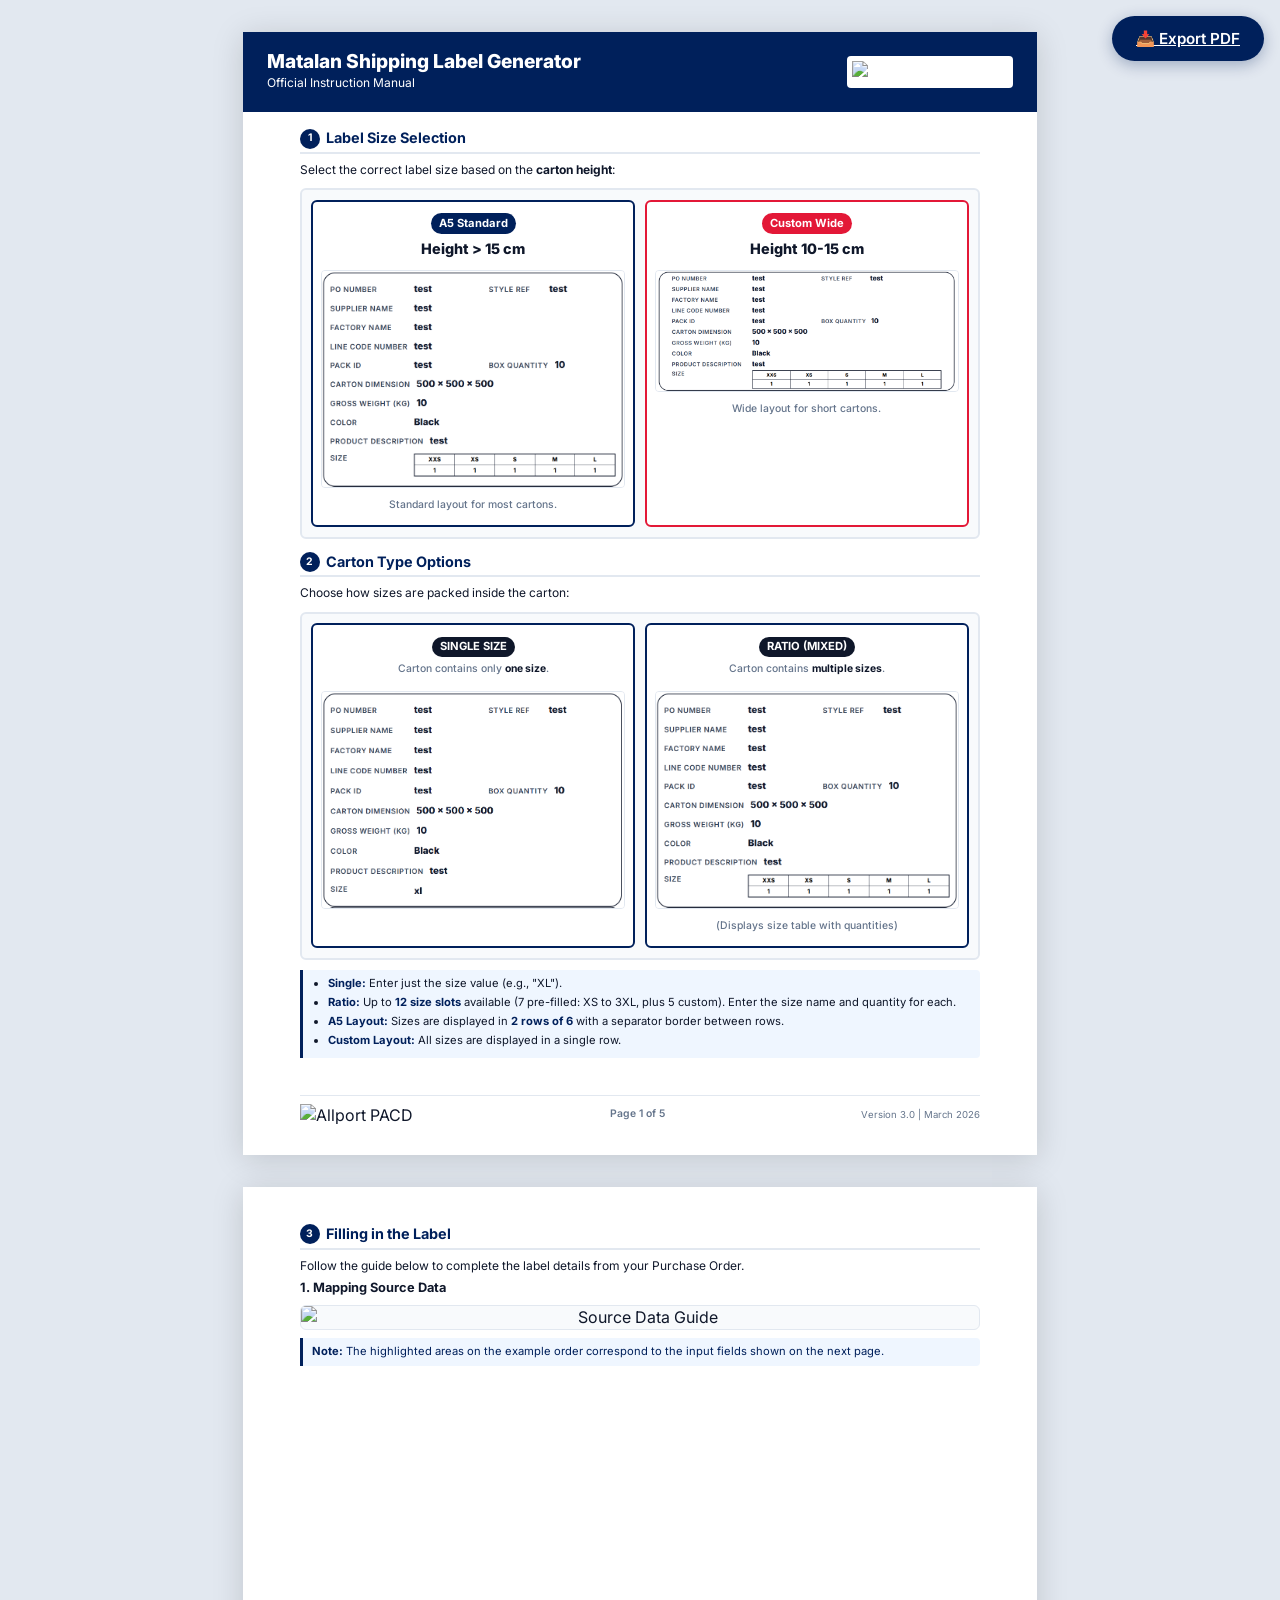
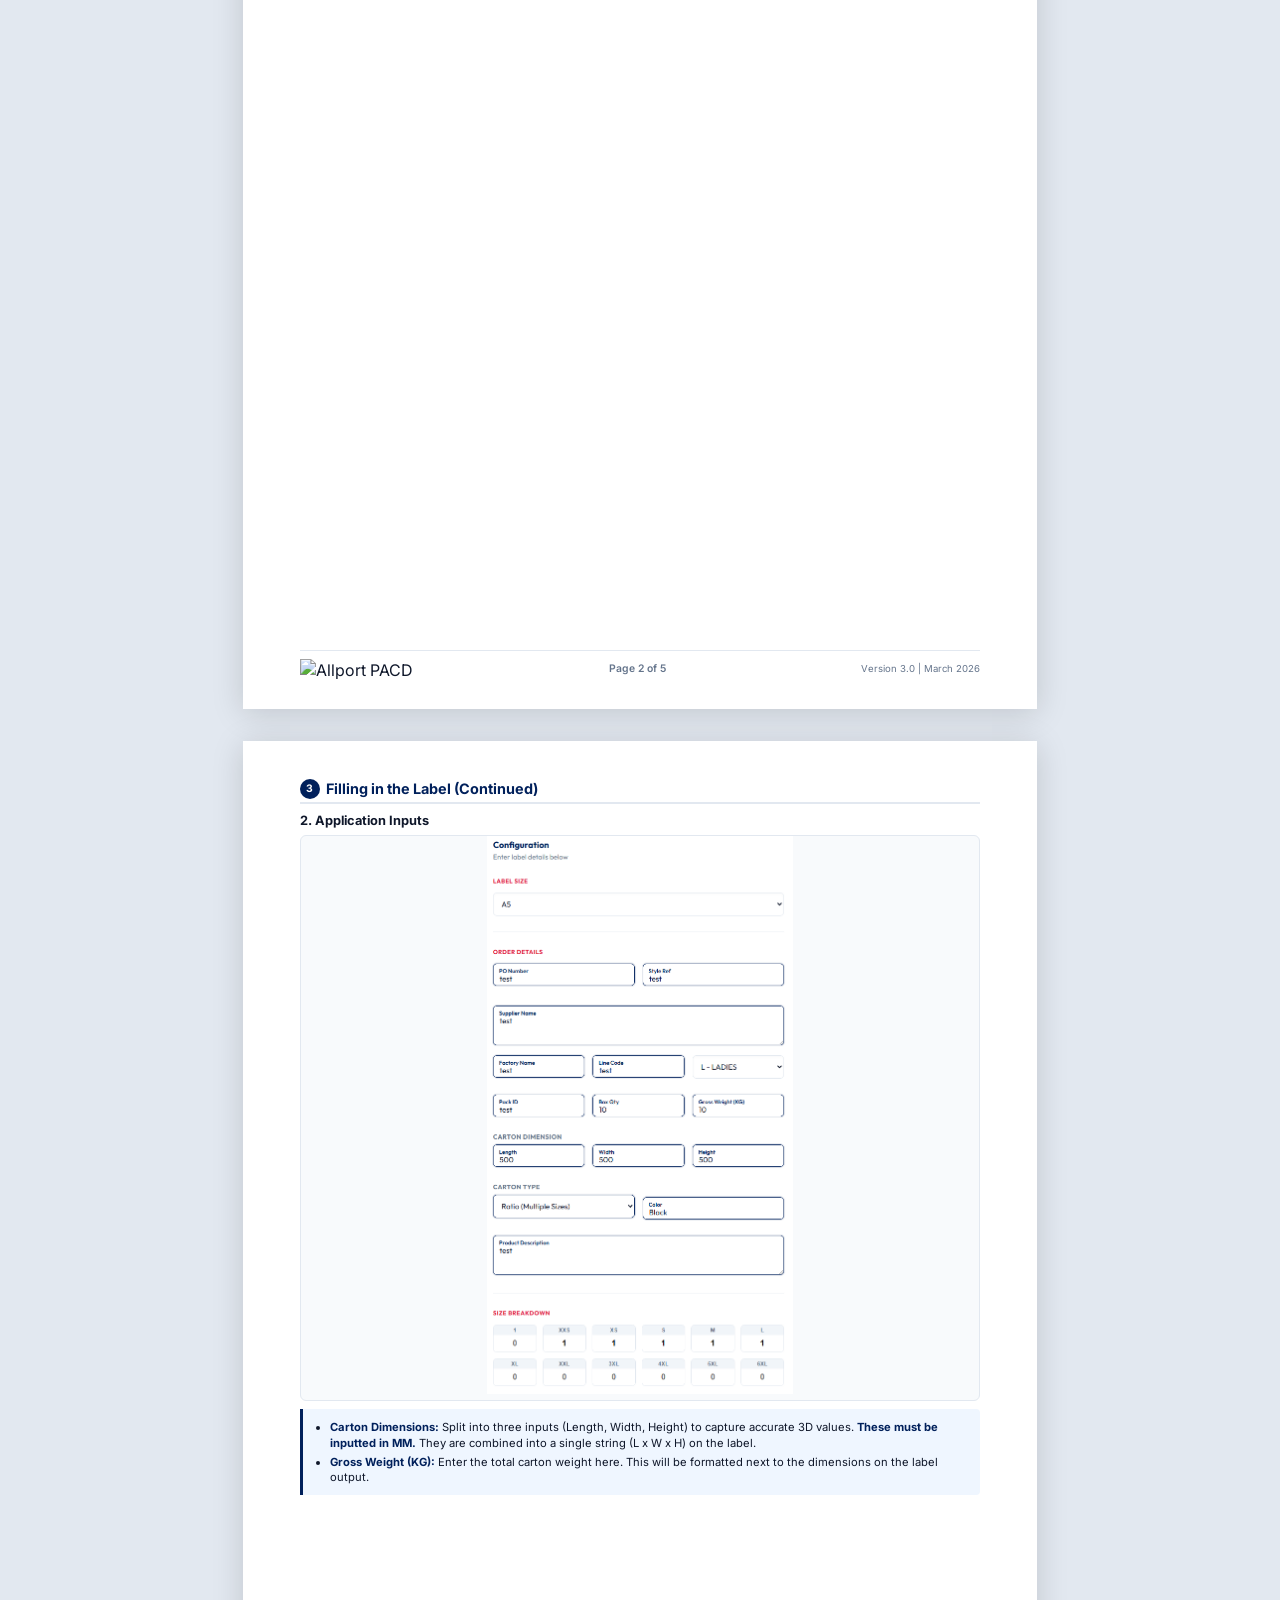
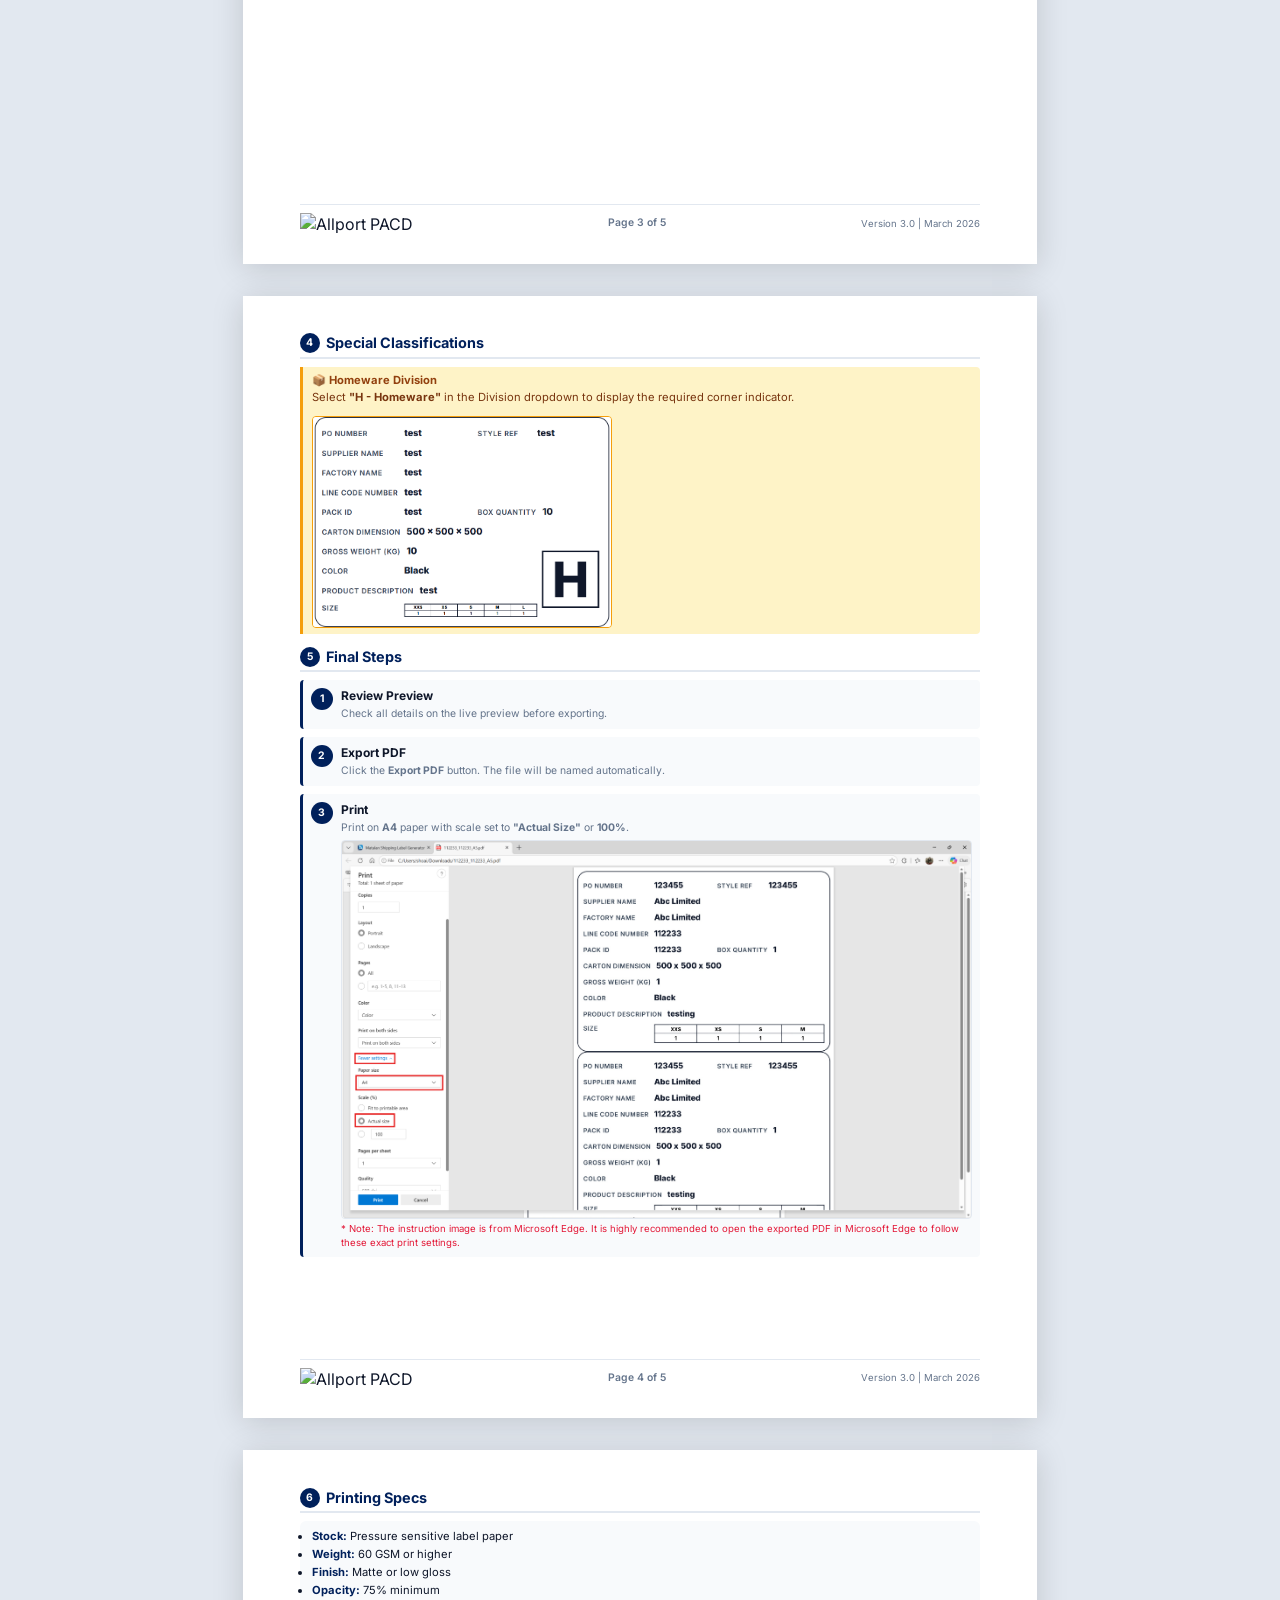
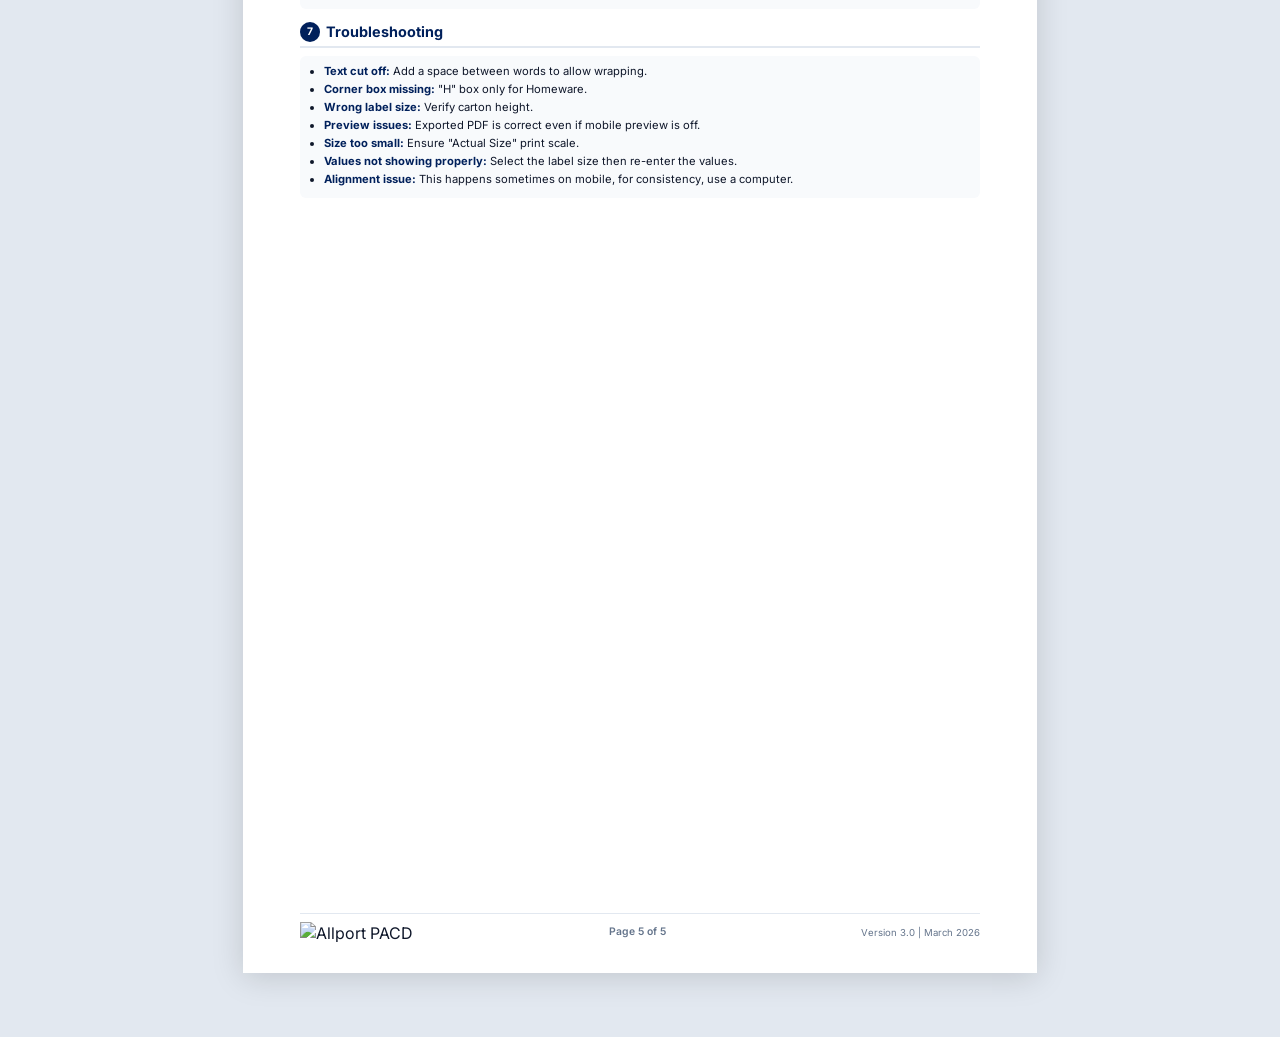
==== commit bc3bda06: "refactor: replace client-side PDF generation script with a static download link to a pre-generated P" ====
--- a/instruction-manual.html
+++ b/instruction-manual.html
@@ -479,9 +479,9 @@
 <body>
     <!-- Export Button -->
     <div class="export-btn-container" id="exportBtnContainer">
-        <button class="export-btn" id="exportBtn" onclick="exportPDF()">
+        <a class="export-btn" id="exportBtn" href="instruction pdf.pdf" download="Matalan Label Generator - Instruction Manual.pdf">
             📥 Export PDF
-        </button>
+        </a>
     </div>
 
     <!-- PAGE 1 -->
@@ -735,95 +735,7 @@
         </div>
     </div>
 
-    <script>
-        async function exportPDF() {
-            const btn = document.getElementById('exportBtn');
-            const btnContainer = document.getElementById('exportBtnContainer');
-
-            btn.textContent = '⏳ Generating...';
-            btn.disabled = true;
-            btnContainer.style.display = 'none';
-
-            try {
-                const { jsPDF } = window.jspdf;
-                const pdf = new jsPDF('p', 'mm', 'a4');
-
-                // Page 1
-                const page1 = document.getElementById('page1');
-                const canvas1 = await html2canvas(page1, {
-                    scale: 2,
-                    useCORS: true,
-                    allowTaint: true,
-                    backgroundColor: '#ffffff',
-                    width: page1.offsetWidth,
-                    height: page1.offsetHeight
-                });
-                pdf.addImage(canvas1.toDataURL('image/jpeg', 0.95), 'JPEG', 0, 0, 210, 297);
-
-                // Page 2
-                pdf.addPage();
-                const page2 = document.getElementById('page2');
-                const canvas2 = await html2canvas(page2, {
-                    scale: 2,
-                    useCORS: true,
-                    allowTaint: true,
-                    backgroundColor: '#ffffff',
-                    width: page2.offsetWidth,
-                    height: page2.offsetHeight
-                });
-                pdf.addImage(canvas2.toDataURL('image/jpeg', 0.95), 'JPEG', 0, 0, 210, 297);
-
-                // Page 3
-                pdf.addPage();
-                const page3 = document.getElementById('page3');
-                const canvas3 = await html2canvas(page3, {
-                    scale: 2,
-                    useCORS: true,
-                    allowTaint: true,
-                    backgroundColor: '#ffffff',
-                    width: page3.offsetWidth,
-                    height: page3.offsetHeight
-                });
-                pdf.addImage(canvas3.toDataURL('image/jpeg', 0.95), 'JPEG', 0, 0, 210, 297);
-
-                // Page 4
-                pdf.addPage();
-                const page4 = document.getElementById('page4');
-                const canvas4 = await html2canvas(page4, {
-                    scale: 2,
-                    useCORS: true,
-                    allowTaint: true,
-                    backgroundColor: '#ffffff',
-                    width: page4.offsetWidth,
-                    height: page4.offsetHeight
-                });
-                pdf.addImage(canvas4.toDataURL('image/jpeg', 0.95), 'JPEG', 0, 0, 210, 297);
-
-                // Page 5
-                pdf.addPage();
-                const page5 = document.getElementById('page5');
-                const canvas5 = await html2canvas(page5, {
-                    scale: 2,
-                    useCORS: true,
-                    allowTaint: true,
-                    backgroundColor: '#ffffff',
-                    width: page5.offsetWidth,
-                    height: page5.offsetHeight
-                });
-                pdf.addImage(canvas5.toDataURL('image/jpeg', 0.95), 'JPEG', 0, 0, 210, 297);
-
-                pdf.save('instruction.pdf');
-
-            } catch (err) {
-                console.error('Error:', err);
-                alert('Error generating PDF: ' + err.message + '\n\nPlease try Ctrl+P instead and select "Save as PDF".');
-            }
-
-            btnContainer.style.display = 'block';
-            btn.textContent = '📥 Export PDF';
-            btn.disabled = false;
-        }
-    </script>
+
 </body>
 
 </html>
